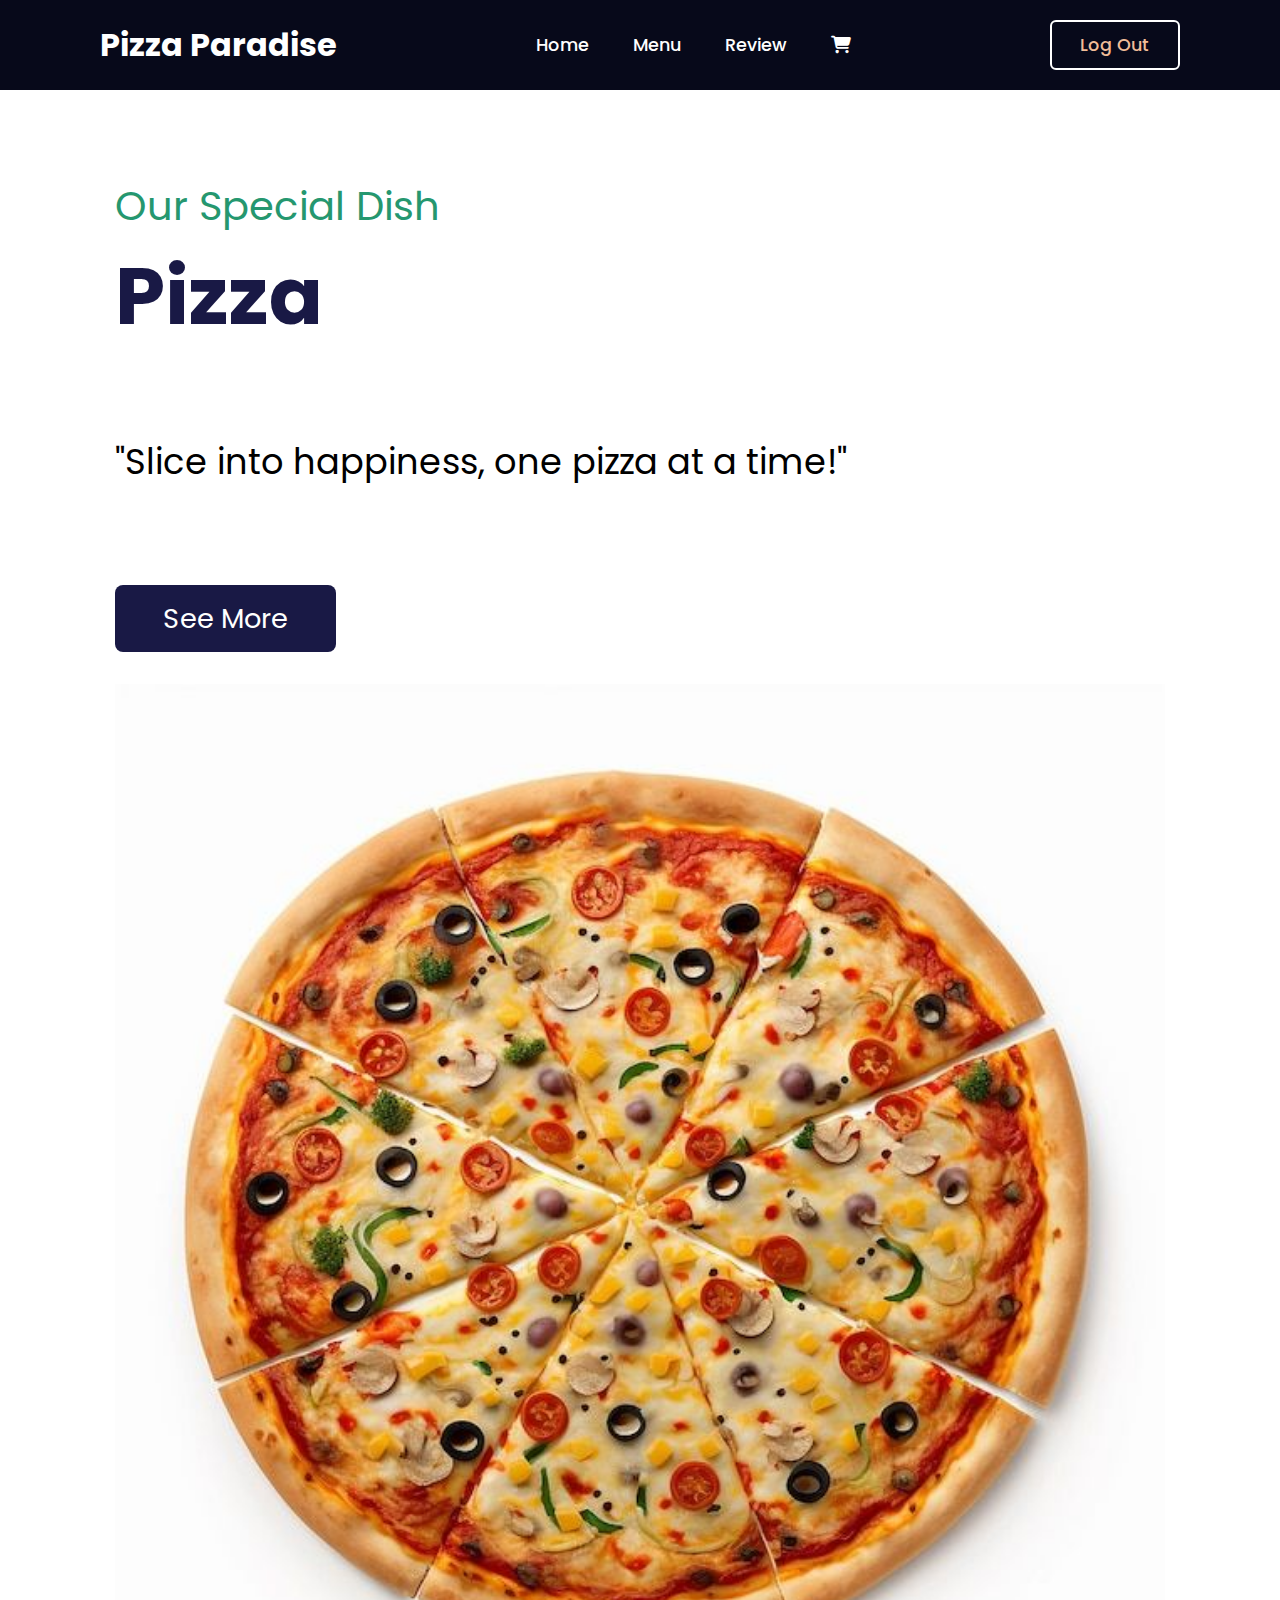
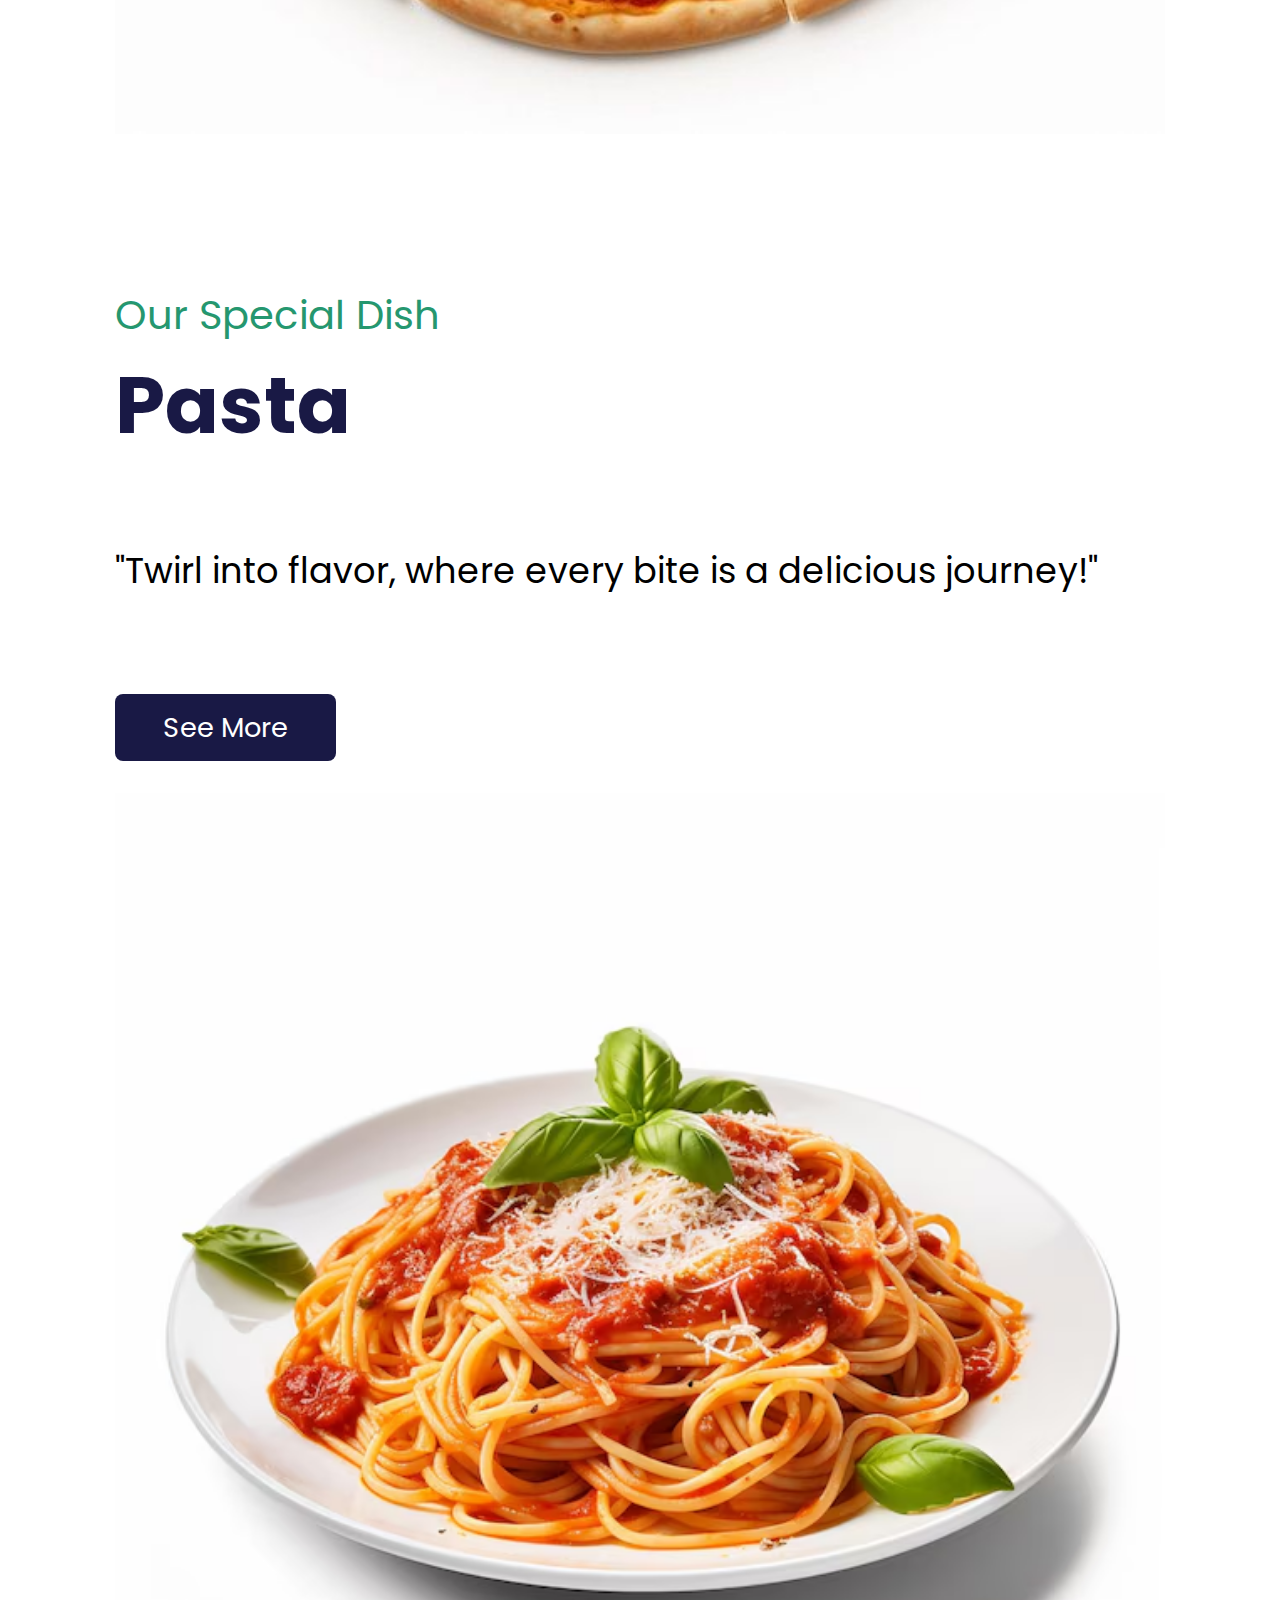
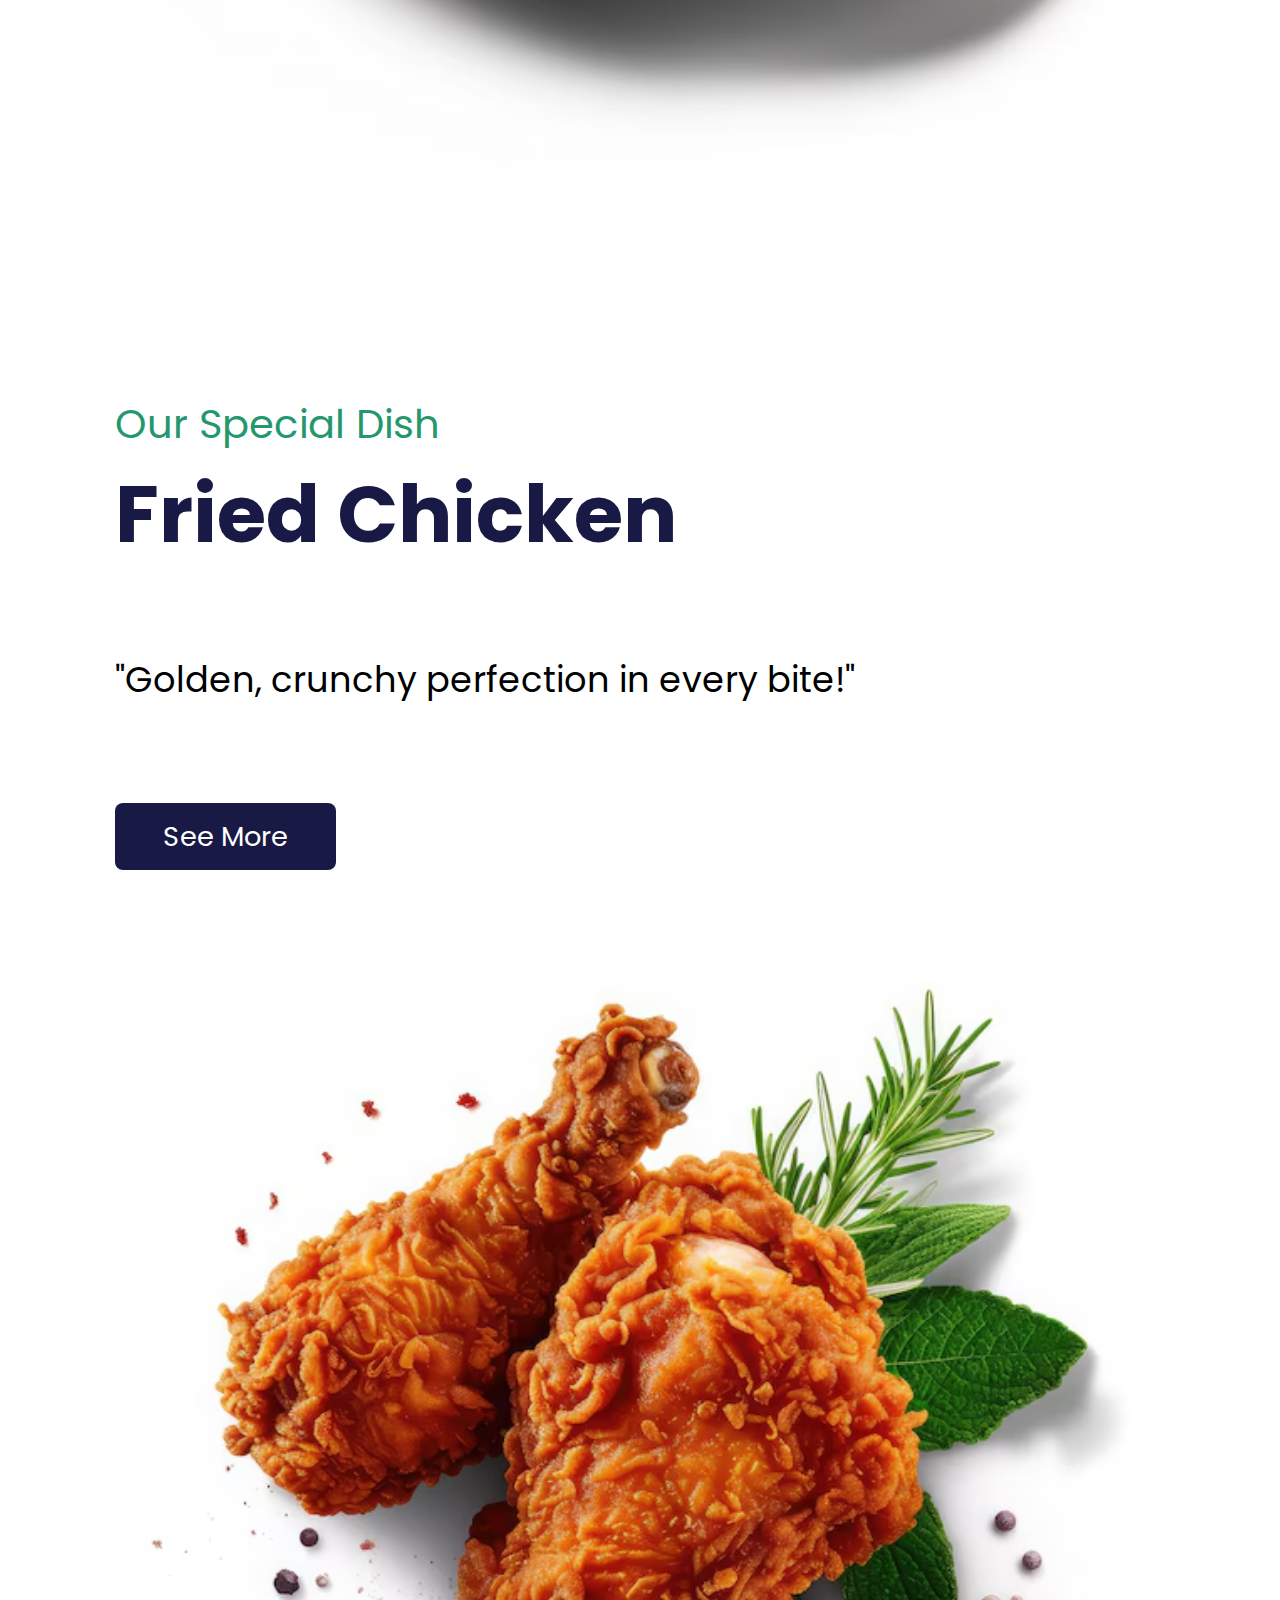
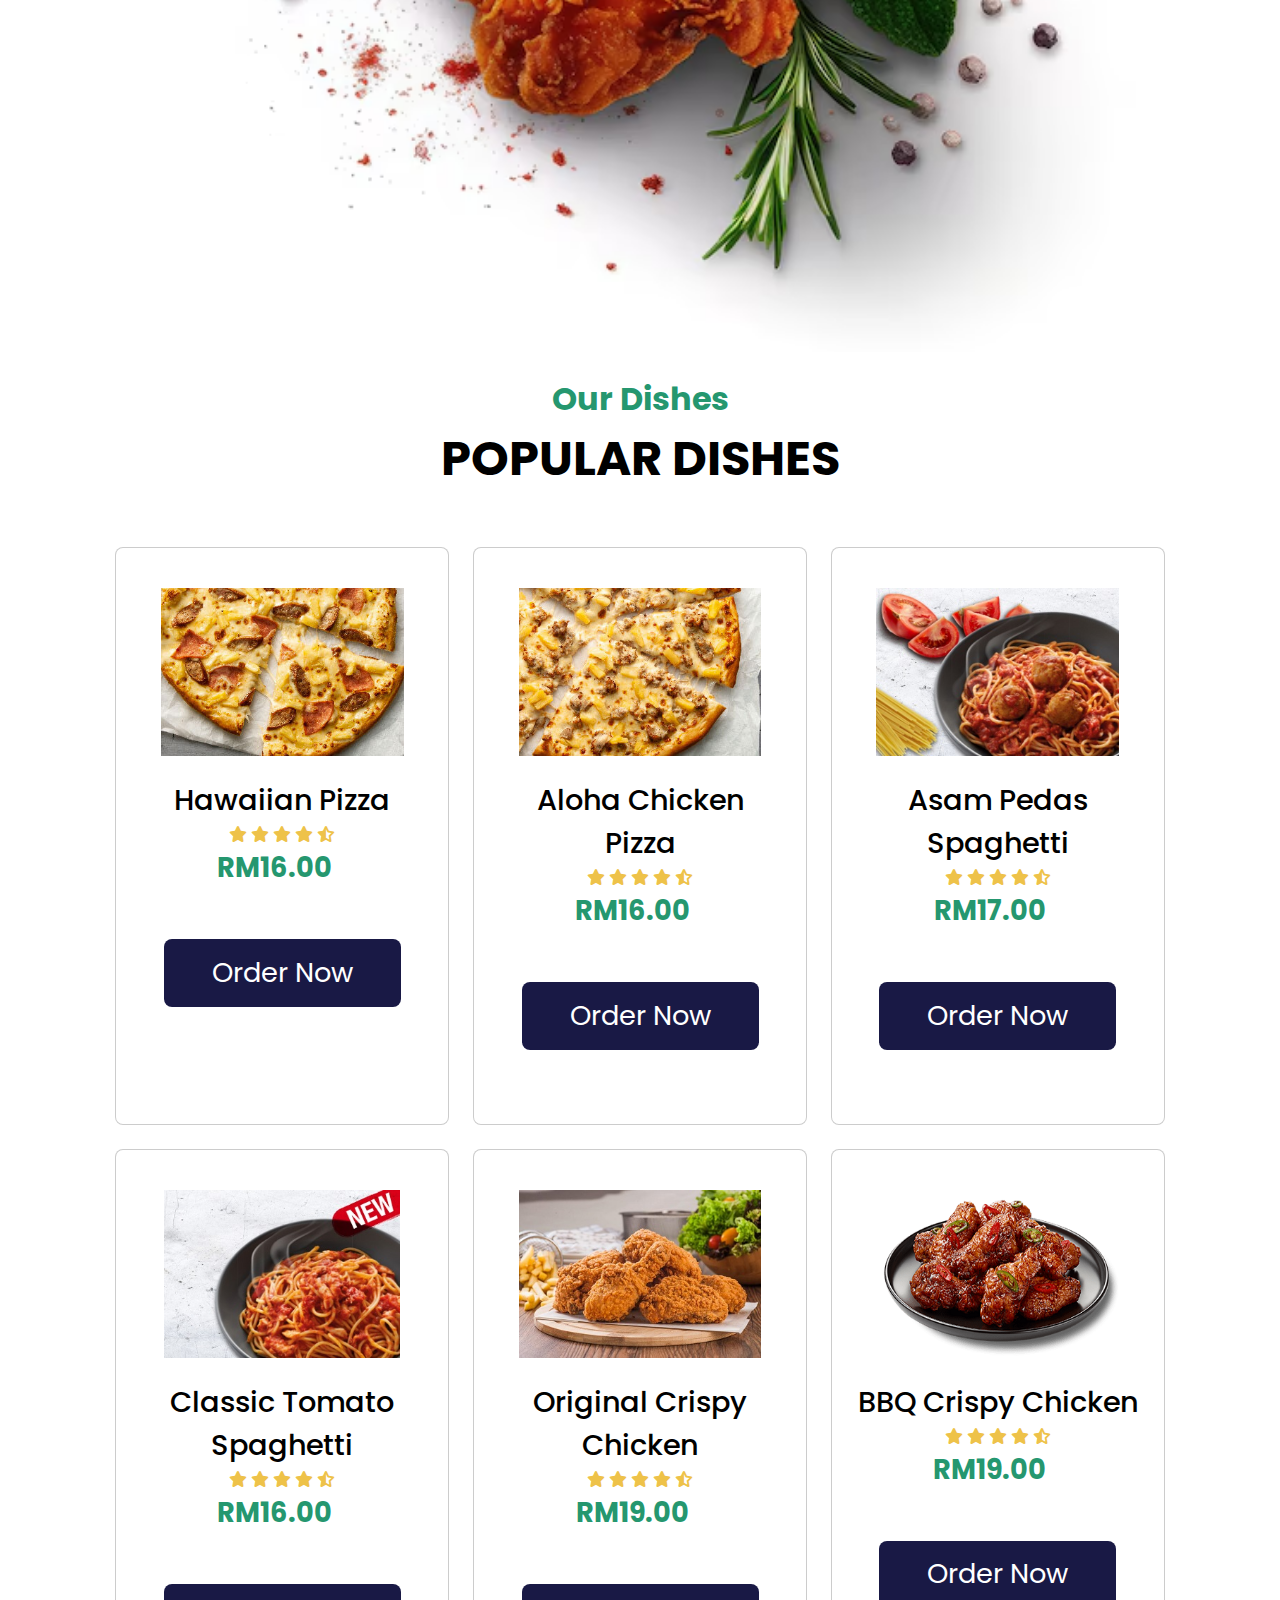
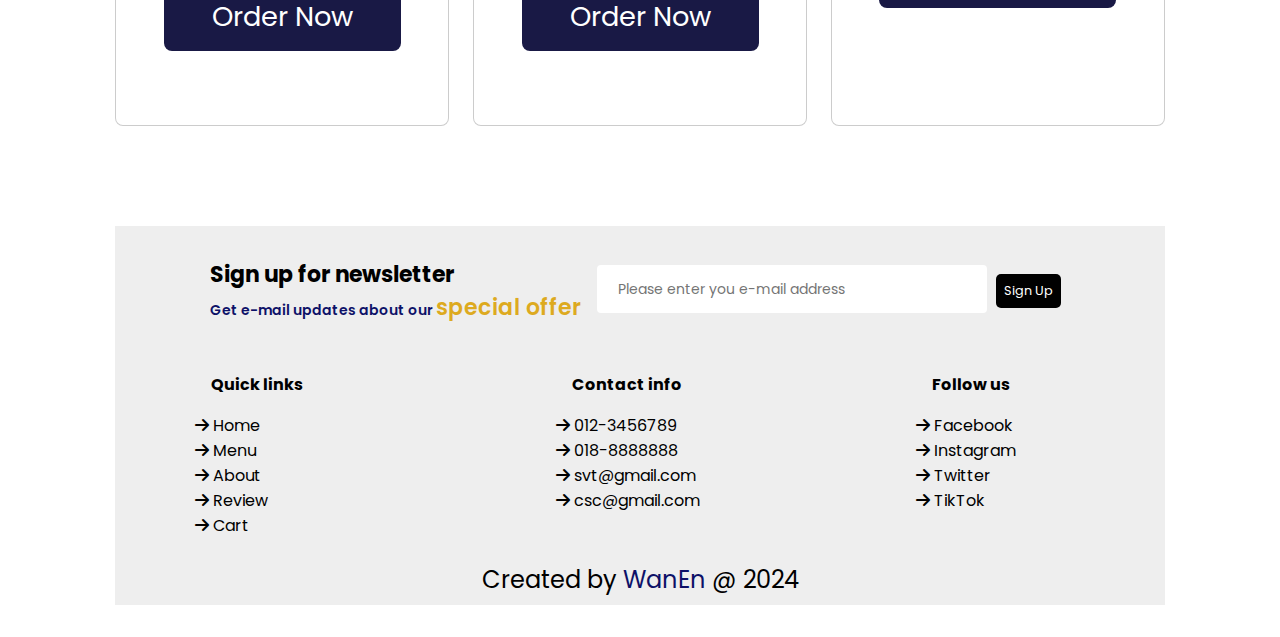
==== index.html @ 6fd1651d "Add files via upload" ====
<!DOCTYPE html>
<html lang="en">
    
<head>
    <meta charset="UTF-8">
    <meta http-equiv="X-UA-Compatible"content="IE=edge">
    <meta name="viewport" content="width=device-width, initial-scale=1.0">
    <title>Login</title>
    <link rel="stylesheet" href="https://cdnjs.cloudflare.com/ajax/libs/font-awesome/6.6.0/css/all.min.css">
    <link rel="stylesheet" href="style.css">
</head>

<body>
 <header> 
    <h2 class="logo">Pizza Paradise</h2>
    <nav class="navigation">
        <a href="index.html">Home</a>
        <a href="menu.html">Menu</a>
        <a href="review.html">Review</a>
        <a href="cart.html"><i class="fa-solid fa-cart-shopping"></i></a>    
    </nav>
    <form action="login.html">
        <button class="btnlogout-popup">Log Out</button>  
    </form>
 </header>

 <section class="home" id="home">
    <div class="swiper">

        <div class="swiper-wrapper">

            <div class="swiper-slide">
                <div class="content">
                    <span>Our Special Dish</span>
                    <h3>Pizza</h3>
                    <p>"Slice into happiness, one pizza at a time!"</p>
                    <a href="menu.html" class="btn">See More</a>
                </div>
                <div class="image">
                    <img src="pizza1.png" alt="">
                </div>
            </div>

            <div class="swiper-slide">
                <div class="content">
                    <span>Our Special Dish</span>
                    <h3>Pasta</h3>
                    <p>"Twirl into flavor, where every bite is a delicious journey!"</p>
                    <a href="menu.html" class="btn">See More</a>
                </div>
                <div class="image">
                    <img src="pasta1.png" alt="">
                </div>
            </div>

            <div class="swiper-slide">
                <div class="content">
                    <span>Our Special Dish</span>
                    <h3>Fried Chicken</h3>
                    <p>"Golden, crunchy perfection in every bite!"</p>
                    <a href="menu.html" class="btn">See More</a>
                </div>
                <div class="image">
                    <img src="friedchicken1.png" alt="">
                </div>
            </div>
        </div>
    </div>


<section class="dishes" id="dishes">
    
    <h3 class="sub-heading">Our Dishes</h3>
    <h1 class="heading">Popular Dishes</h1>

    <div class="box-container">

        <div class="box">
            <img src="pizza2.png" alt="">
            <h3>Hawaiian Pizza</h3>        
            <div class="stars">
                <i class="fa-solid fa-star"></i>
                <i class="fa-solid fa-star"></i>
                <i class="fa-solid fa-star"></i>
                <i class="fa-solid fa-star"></i>
                <i class="fa-solid fa-star-half-stroke"></i>
            </div>   
            <span>RM16.00</span>
            <a href="cart.html" class="btn">Order Now</a>   
        </div>

        <div class="box">
            <img src="pizza3.png" alt="">
            <h3>Aloha Chicken Pizza</h3>        
            <div class="stars">
                <i class="fa-solid fa-star"></i>
                <i class="fa-solid fa-star"></i>
                <i class="fa-solid fa-star"></i>
                <i class="fa-solid fa-star"></i>
                <i class="fa-solid fa-star-half-stroke"></i>
            </div>   
            <span>RM16.00</span>
            <a href="cart.html" class="btn">Order Now</a>   
        </div>

        <div class="box">
            <img src="pasta2.png" alt="">
            <h3>Asam Pedas Spaghetti </h3>        
            <div class="stars">
                <i class="fa-solid fa-star"></i>
                <i class="fa-solid fa-star"></i>
                <i class="fa-solid fa-star"></i>
                <i class="fa-solid fa-star"></i>
                <i class="fa-solid fa-star-half-stroke"></i>
            </div>   
            <span>RM17.00</span>
            <a href="cart.html" class="btn">Order Now</a>   
        </div>

        <div class="box">
            <img src="pasta4.png" alt="">
            <h3>Classic Tomato Spaghetti</h3>        
            <div class="stars">
                <i class="fa-solid fa-star"></i>
                <i class="fa-solid fa-star"></i>
                <i class="fa-solid fa-star"></i>
                <i class="fa-solid fa-star"></i>
                <i class="fa-solid fa-star-half-stroke"></i>
            </div>   
            <span>RM16.00</span>
            <a href="cart.html" class="btn">Order Now</a>   
        </div>

        <div class="box">
            <img src="friedchicken2.png" alt="">
            <h3>Original Crispy Chicken</h3>        
            <div class="stars">
                <i class="fa-solid fa-star"></i>
                <i class="fa-solid fa-star"></i>
                <i class="fa-solid fa-star"></i>
                <i class="fa-solid fa-star"></i>
                <i class="fa-solid fa-star-half-stroke"></i>
            </div>   
            <span>RM19.00</span>
            <a href="cart.html" class="btn">Order Now</a>   
        </div>

        <div class="box">
            <img src="friedchicken3.png" alt="">
            <h3>BBQ Crispy Chicken</h3>        
            <div class="stars">
                <i class="fa-solid fa-star"></i>
                <i class="fa-solid fa-star"></i>
                <i class="fa-solid fa-star"></i>
                <i class="fa-solid fa-star"></i>
                <i class="fa-solid fa-star-half-stroke"></i>
            </div>   
            <span>RM19.00</span>
            <a href="cart.html" class="btn">Order Now</a>   
        </div>
    </div>
</section>


<section class="newsletter">
    <div class="newstext">
        <h4>Sign up for newsletter</h4>
        <p>Get e-mail updates about our <span>special offer</span></p>
    </div>

    <div class="form">
        <input type="text" placeholder="Please enter you e-mail address">
        <a href="index.html"><button>Sign Up</button></a>
    </div>

</section>


<div class="footer">

    <div class="box-container">

        <div class="box">
            <h3>Quick links</h3>
            <a href="index.html"><i class="fa-solid fa-arrow-right"></i> Home</a>
            <a href="menu.html"><i class="fa-solid fa-arrow-right"></i> Menu</a>
            <a href="about.html"><i class="fa-solid fa-arrow-right"></i> About</a>
            <a href="review.html"><i class="fa-solid fa-arrow-right"></i> Review</a>
            <a href="cart.html"><i class="fa-solid fa-arrow-right"></i> Cart</a>    
        </div>

        <div class="box">
            <h3>Contact info</h3>
            <a href="#"><i class="fa-solid fa-arrow-right"></i> 012-3456789</a>
            <a href="#"><i class="fa-solid fa-arrow-right"></i> 018-8888888</a>
            <a href="#"><i class="fa-solid fa-arrow-right"></i> svt@gmail.com</a>
            <a href="#"><i class="fa-solid fa-arrow-right"></i> csc@gmail.com</a>
        </div>

        <div class="box">
            <h3>Follow us</h3>
            <a href="#"><i class="fa-solid fa-arrow-right"></i> Facebook</a>
            <a href="#"><i class="fa-solid fa-arrow-right"></i> Instagram</a>
            <a href="#"><i class="fa-solid fa-arrow-right"></i> Twitter</a>
            <a href="#"><i class="fa-solid fa-arrow-right"></i> TikTok</a>
        </div>
    </div>
    
    <div class="credit">Created by <span>WanEn</span> @ 2024</div>

</div>   


<script src="script.js"></script>

</body>
</html>
---- style.css ----
@import url('https://fonts.googleapis.com/css2?family=Poppins:wght@100;300;400;500;600&display=swap');

* {
    margin: 0;
    padding: 0;
    box-sizing: border-box;
    font-family: 'Poppins', sans-serif;
}

body {
    display: flex;
    justify-content: center;
    align-items: center;
    min-height: 100vh;
    background-size: cover;
    background-position: center;
}



.sub-heading {
    text-align: center;
    color: rgb(37, 151, 111);
    font-size: 2rem;
    padding-top: 1rem;
}

.heading {
    text-align: center;
    color: var(--black);
    font-size: 3rem;
    padding-bottom: 2rem;
    text-transform: uppercase;
}
  
.btn {
    margin-top: 1rem;
    display: inline-block;
    font-size: 1.7rem;
    text-decoration: none;
    color: white;
    background: rgb(25, 25, 69);
    border-radius: .5rem;
    cursor: pointer;
    padding:.8rem 3rem;
}
  
.btn:hover {
    background:rgb(37, 151, 111);
    letter-spacing: .1rem;
}

header {
    position: fixed;
    top: 0;
    left: 0;
    width: 100%;
    padding: 20px 100px;
    display: flex;
    background-color: rgb(7, 9, 26);
    backdrop-filter: blur(100px);
    justify-content: space-between;
    align-items: center;
    z-index: 99;
}

.logo {
    font-size: 2em;
    color: white;
    user-select: none;
}

.navigation a {
    position: relative;
    font-size: 1.1em;
    color: white;
    text-decoration: none;
    font-weight: 500;
    margin-left: 40px;
}

.navigation a::after {
    content: '';
    position: absolute;
    left: 0;
    bottom: -6px;
    width: 100%;
    height: 3px;
    background: white;
    border-radius: 5px;
    transform-origin: right;
    transform: scaleX(0);
    transition: transform .5s;
}

.navigation a:hover::after {
    transform-origin: left;
    transform: scaleX(1);
}

.btnlogout-popup{
    width: 130px;
    height: 50px;
    background: transparent;
    border: 2px solid #fff;
    outline: none;
    border-radius: 6px;
    cursor: pointer;
    font-size: 1.1rem;
    color: rgb(241, 189, 152);
    font-weight: 500;
    margin-left: 40px;
}

.btnlogout-popup:hover{
    background: #fff;
    color: black;
}

.home{
    padding: 2rem 9%;
}

.home .swiper .swiper-slide{
    display: flex;
    align-items: center;
    flex-wrap: wrap;
    gap: 2rem;
    padding-top: 9rem;
}

.home .swiper .swiper-slide .content{
    flex: 1 1 35rem;
}

.home .swiper .swiper-slide .image{
    flex: 1 1 35rem;
}

.home .swiper .swiper-slide .image img{
    width: 100%;
}

.home .swiper .swiper-slide span{
    color:rgb(37, 151, 111);
    font-size: 2.5rem;
}

.home .swiper .swiper-slide .content h3{
    color: rgb(25, 25, 69);
    font-size: 5rem;
}

.home .swiper .swiper-slide .content p{
    color: black;
    font-size: 2.2rem;
    padding: 5rem 0;
    line-height: 1.5;
}

.dishes .box-container{
    display: grid;
    grid-template-columns: repeat(auto-fit, minmax(20rem, 1fr));
    gap: 1.5rem;
    margin: 20px 0 100px;
}

.dishes .box-container .box{
    padding: 1.5rem;
    background: rgb(255, 255, 255);
    border-radius: .5rem;
    border: .1rem solid rgba(0, 0, 0, .2);
    box-shadow: grey;
    position: relative;
    overflow: hidden;
    text-align: center;
    align-items: center;
}

.dishes .box-container .box img {
    height: 12.5rem;
    padding:  1rem; 
}

.dishes .box-container .box h3 {
    color: var(--black);
    font-size: 1.8rem;
    font-weight: 500;
}

.dishes .box-container .box .stars i{
    font-size: 1rem;
    color: #eec249;
}

.dishes .box-container .box span {
    color: rgb(37, 151, 111);
    font-weight: bolder;
    margin-right: 1rem;
    font-size: 1.7rem;
}

.dishes .box-container .box .btn{
    margin: 50px 0;
}


.newsletter{
    padding: 2rem 9%;
    display: flex;
    justify-content: space-between;
    flex-wrap: wrap;
    align-items: center;
    background-position: 20% 30%;
    background-color: #eee;
}

.newsletter h4{
    font-size: 22px;
    font-weight: 700;
    color: black;
}

.newsletter p{
    font-size: 14px;
    font-weight: 600;
    color: #0d1168;
}

.newsletter p span{
    font-size: 22px;
    color: #ddaa1f;
}

.newsletter input{
    height: 3rem;
    padding: 0 1.25rem;
    font-size: 14px;
    width: 100%;
    border: 1px solid transparent;
    border-radius: 4px;
    outline: none;
}

.newsletter button{
    background-color: black;
    color: white;
    white-space: nowrap;
    padding: 8px;
    margin: 9px;
    border-radius: 5px;
    border: none;
    font-size: 0.8rem;
    cursor: pointer;
}

.newsletter .form{
    display: flex;
    width: 55%;
}

.footer {
    background-color: #eee;
}

.footer .box-container{
    display: grid;
    grid-template-columns: repeat(auto-fit, minmax(15rem, 1fr));
    gap: 2rem;
    background-color: #eee;
}

.footer .box-container .box h3{
    margin-left: 5rem;
    padding: 1rem;
    font-size: 1rem;
}

.footer .box-container .box a{
    margin-left: 5rem;
    display: block;
    padding: 5rem, 0;
    font-size: 1rem;
    text-decoration: none;
    color: black;
}

.footer .box-container .box a:hover {
    padding-left: 2rem;
    transition: .5s;
}

.footer .credit{
    text-align: center;
    border-top: .1rem solid rgba(0,0,0,.1,);
    font-size: 1.5rem;
    color: black;
    padding: .5rem;
    padding-top: 1.5rem;
}

.footer .credit span{
    color: #0d1168;
}




















/* media queries */
@media (max-width: 991px) {
    header {
        padding: 20px 50px;  
    }
    
    .logo {
        font-size: 1.5em;  
    }
    
    .navigation a {
        font-size: 1em;  
        margin-left: 30px;
    }
    
    .home .swiper .swiper-slide .content h3 {
        font-size: 4rem;  
    }
    
    .home .swiper .swiper-slide .content p {
        font-size: 1.8rem;  
    }
    
    .dishes .box-container {
        grid-template-columns: repeat(auto-fit, minmax(15rem, 1fr)); 
    }
    
    .footer .box-container {
        grid-template-columns: repeat(auto-fit, minmax(12rem, 1fr));  
    }
    .newsletter {
        padding: 2rem 5%;  
    }
    
    .newsletter .form {
        width: 100%; 
        flex-direction: column;
    }
    
    .newsletter input {
        width: 100%;  
    }
    
    .footer .box-container .box h3 {
        font-size: 0.9rem;  
    }
    
    .footer .box-container .box a {
        padding: 3rem 0;  
    }
}


@media (max-width: 768px) {
    header {
        padding: 20px 20px;  
    }
    
    .logo {
        font-size: 1.2em;  
    }
    
    .navigation a {
        font-size: 0.3em;  
        margin-left: 20px;
    }
    
    .home .swiper .swiper-slide .content h3 {
        font-size: 3.5rem;  
    }
    
    .home .swiper .swiper-slide .content p {
        font-size: 1.6rem;  
    }
    
    .dishes .box-container {
        grid-template-columns: repeat(auto-fit, minmax(14rem, 1fr));  
    }
    
    .footer .box-container {
        grid-template-columns: repeat(auto-fit, minmax(10rem, 1fr));  
    }
    
    .newsletter {
        padding: 2rem 3%;  
    }
    
    .newsletter .form {
        width: 100%;  
    }
    
    .newsletter input {
        width: 100%;  
    }
    
    .footer .box-container .box h3 {
        font-size: 0.8rem;  
    }
    
    .footer .box-container .box a {
        padding: 3rem 0;  
    }
}


@media (max-width: 450px) {
    header {
        padding: 15px 10px;  
    }
    
    .logo {
        font-size: 1.1em;  
    }
    
    .navigation a {
        font-size: 0.8em;  
        margin-left: 15px;
    }
    
    .home .swiper .swiper-slide .content h3 {
        font-size: 3rem;  
    }
    
    .home .swiper .swiper-slide .content p {
        font-size: 1.4rem;  
    }
    
    .dishes .box-container {
        grid-template-columns: repeat(auto-fit, minmax(12rem, 1fr));  
    }
    
    .footer .box-container {
        grid-template-columns: repeat(auto-fit, minmax(8rem, 1fr));  
    }
    
    .newsletter {
        padding: 1.5rem 2%;  
    }
    
    .newsletter .form {
        flex-direction: column;  
    }
    
    .newsletter input {
        width: 100%;  
    }
    
    .footer .box-container .box h3 {
        font-size: 0.7rem;  
    }
    
    .footer .box-container .box a {
        padding: 2rem 0;  
    }
}
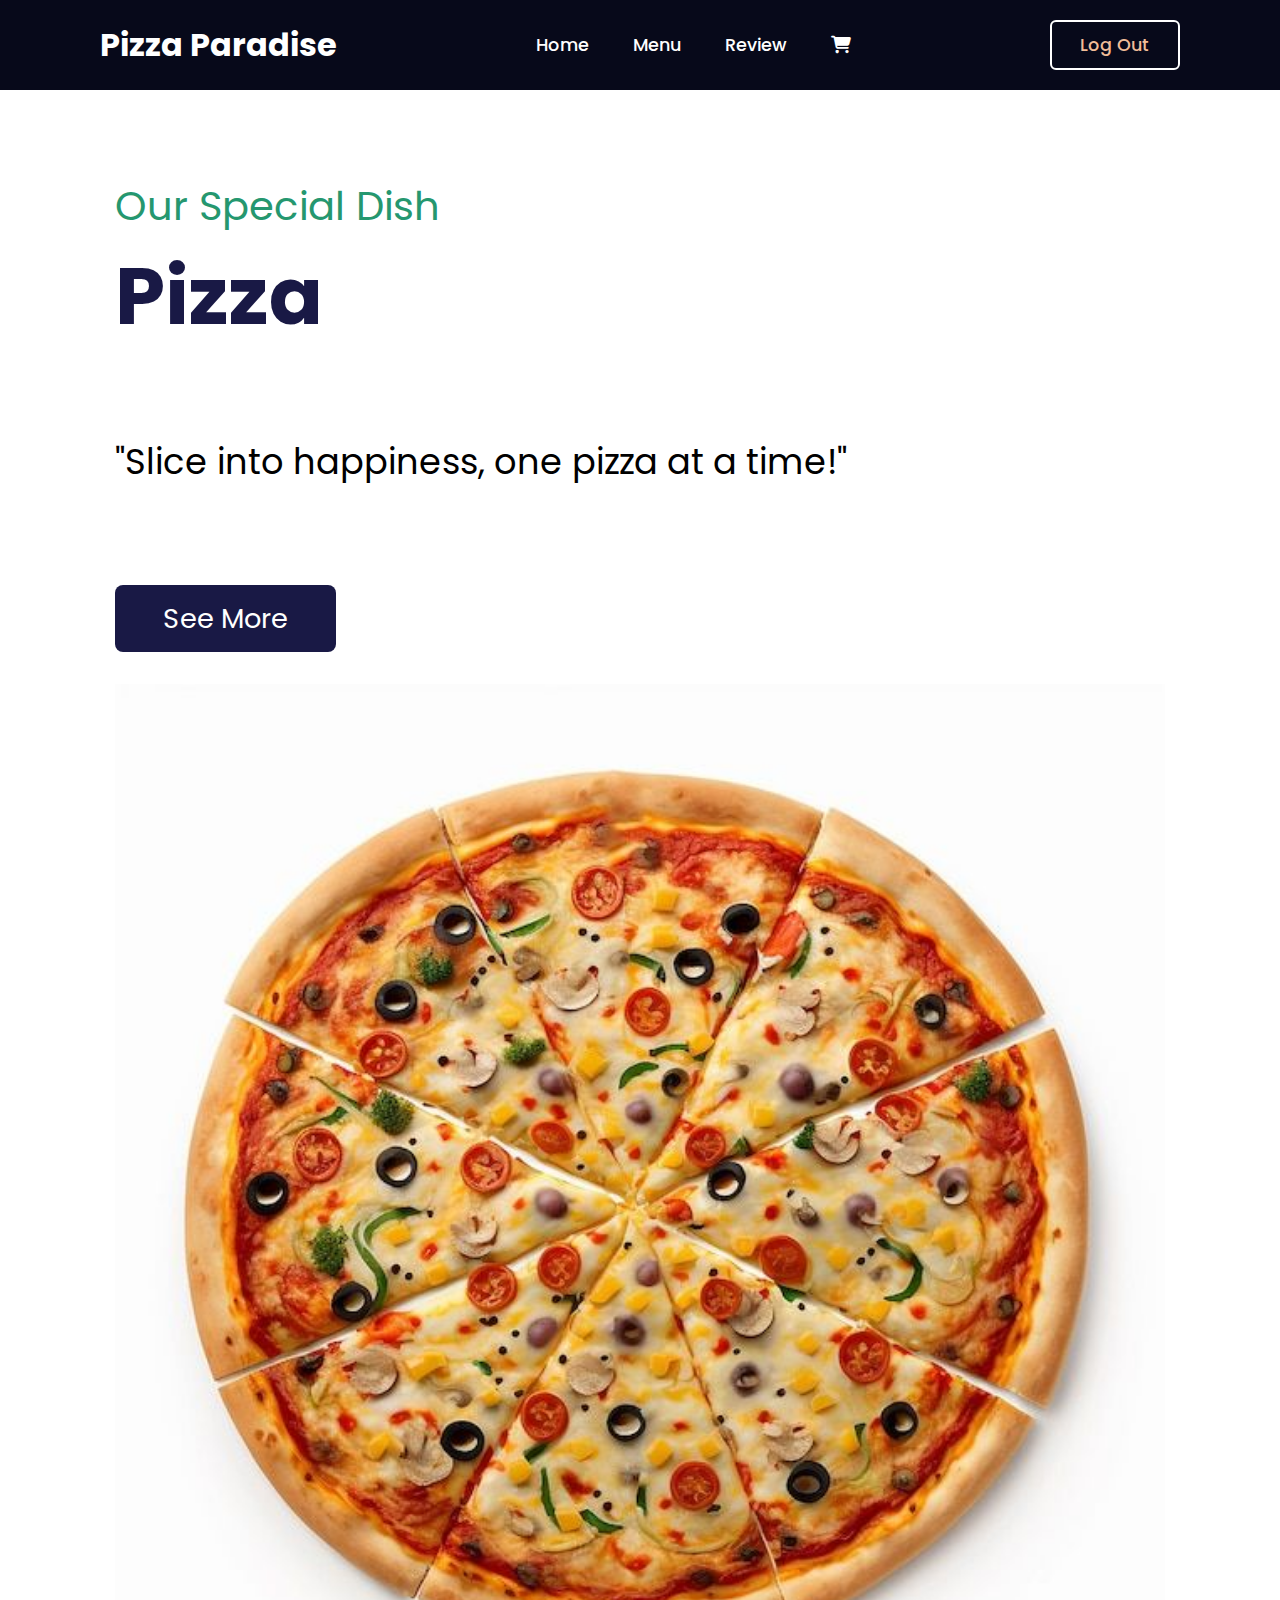
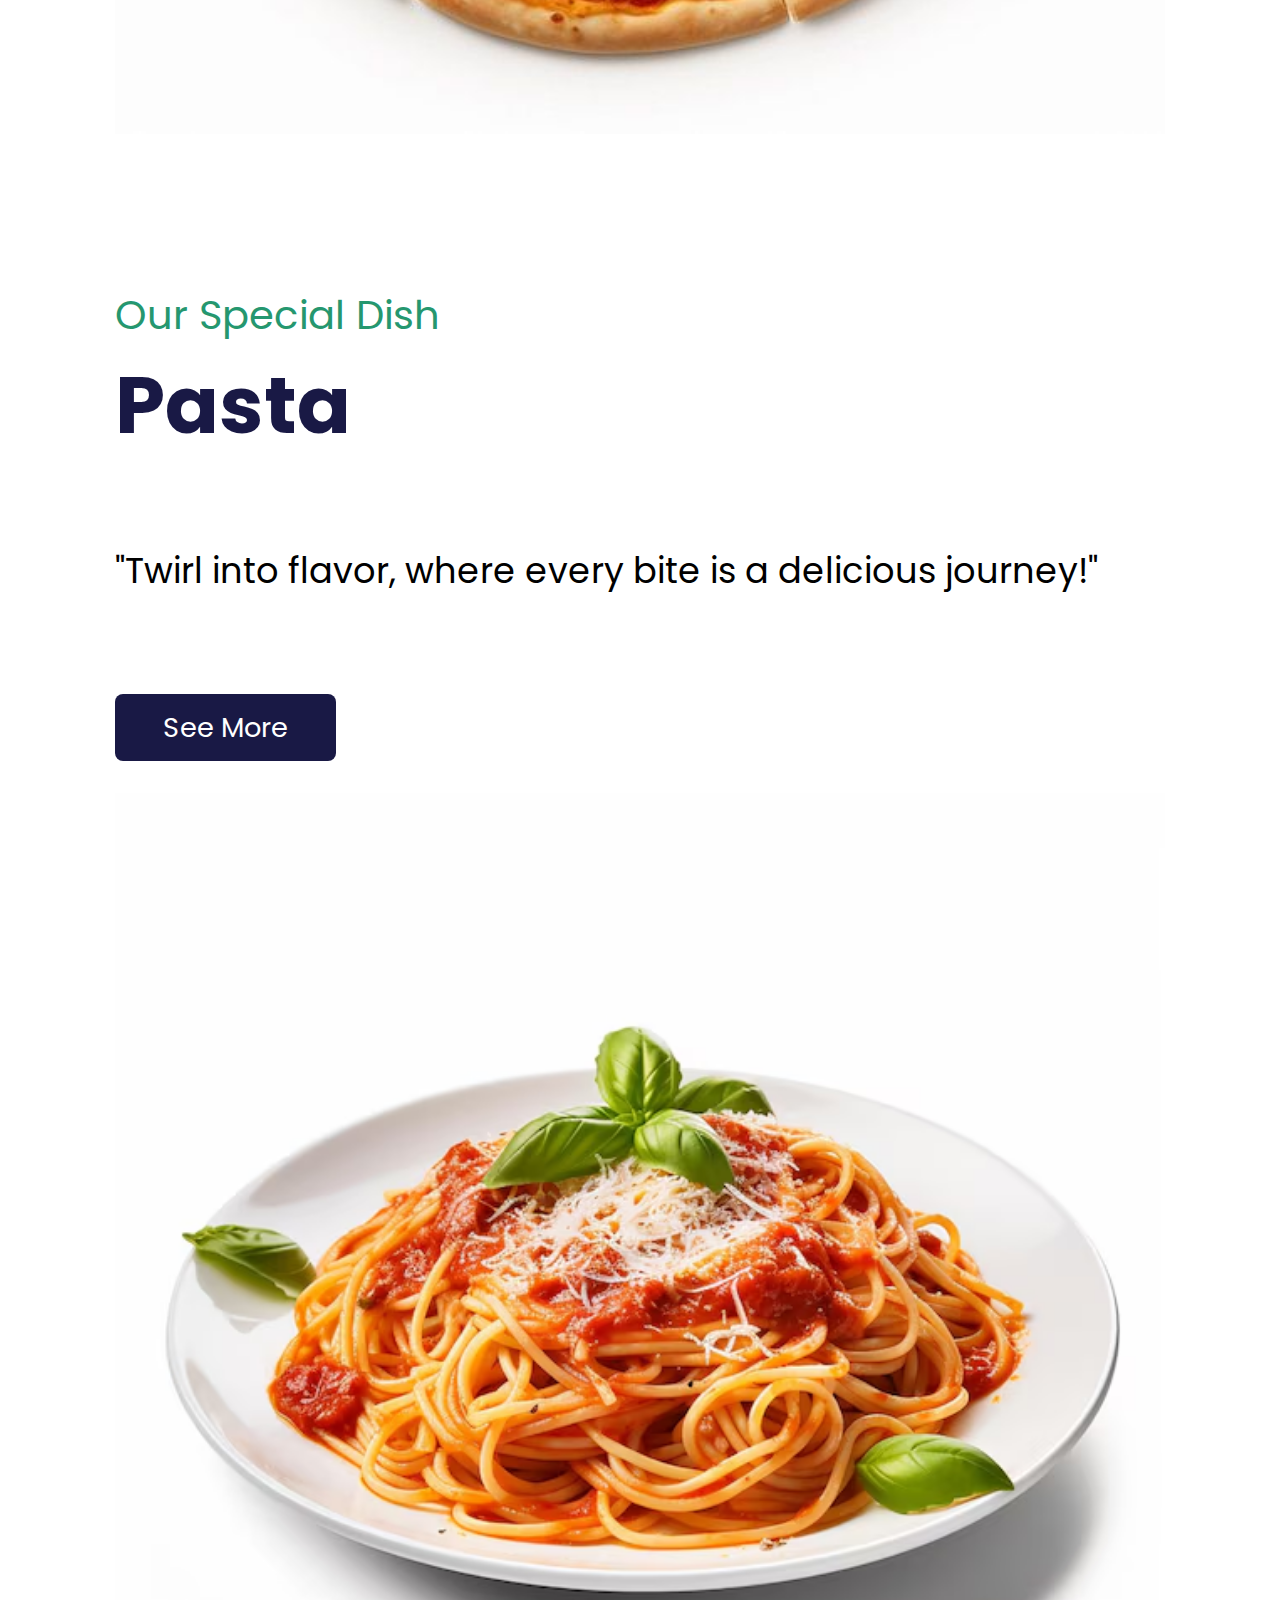
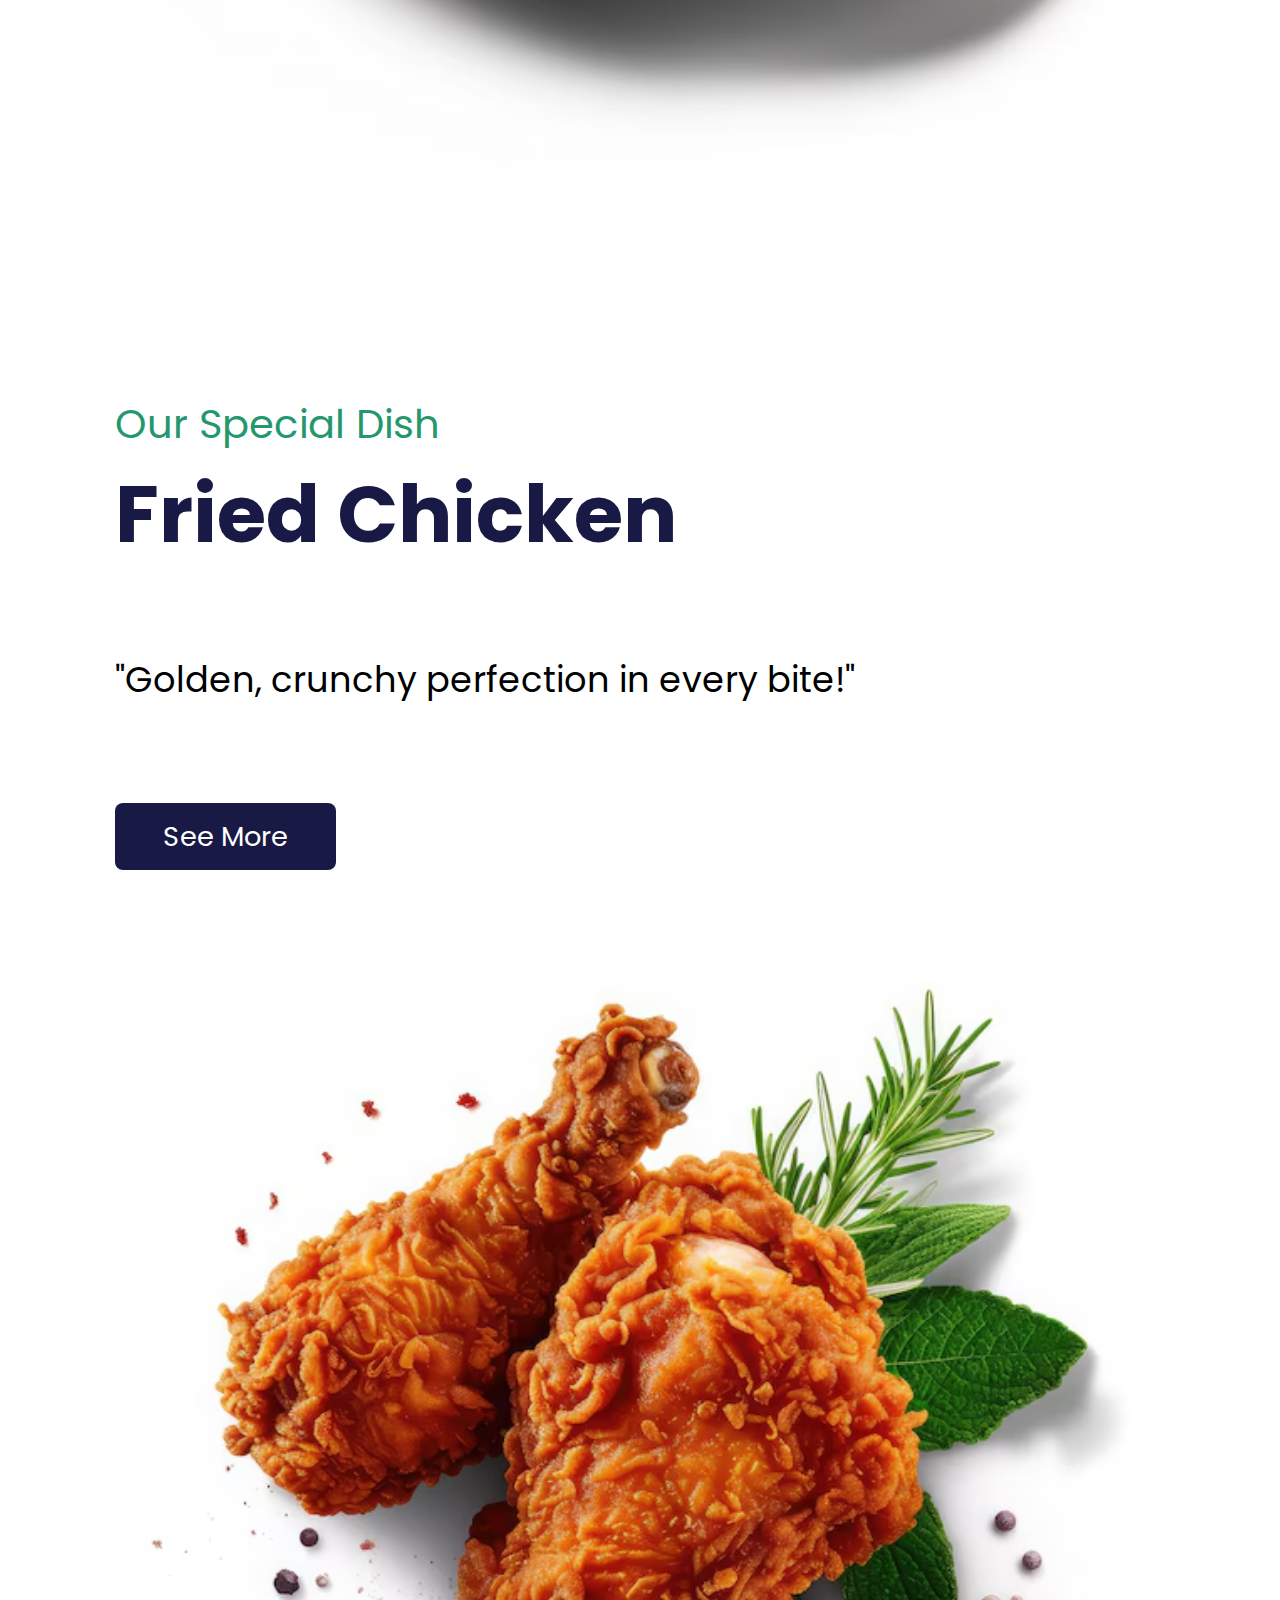
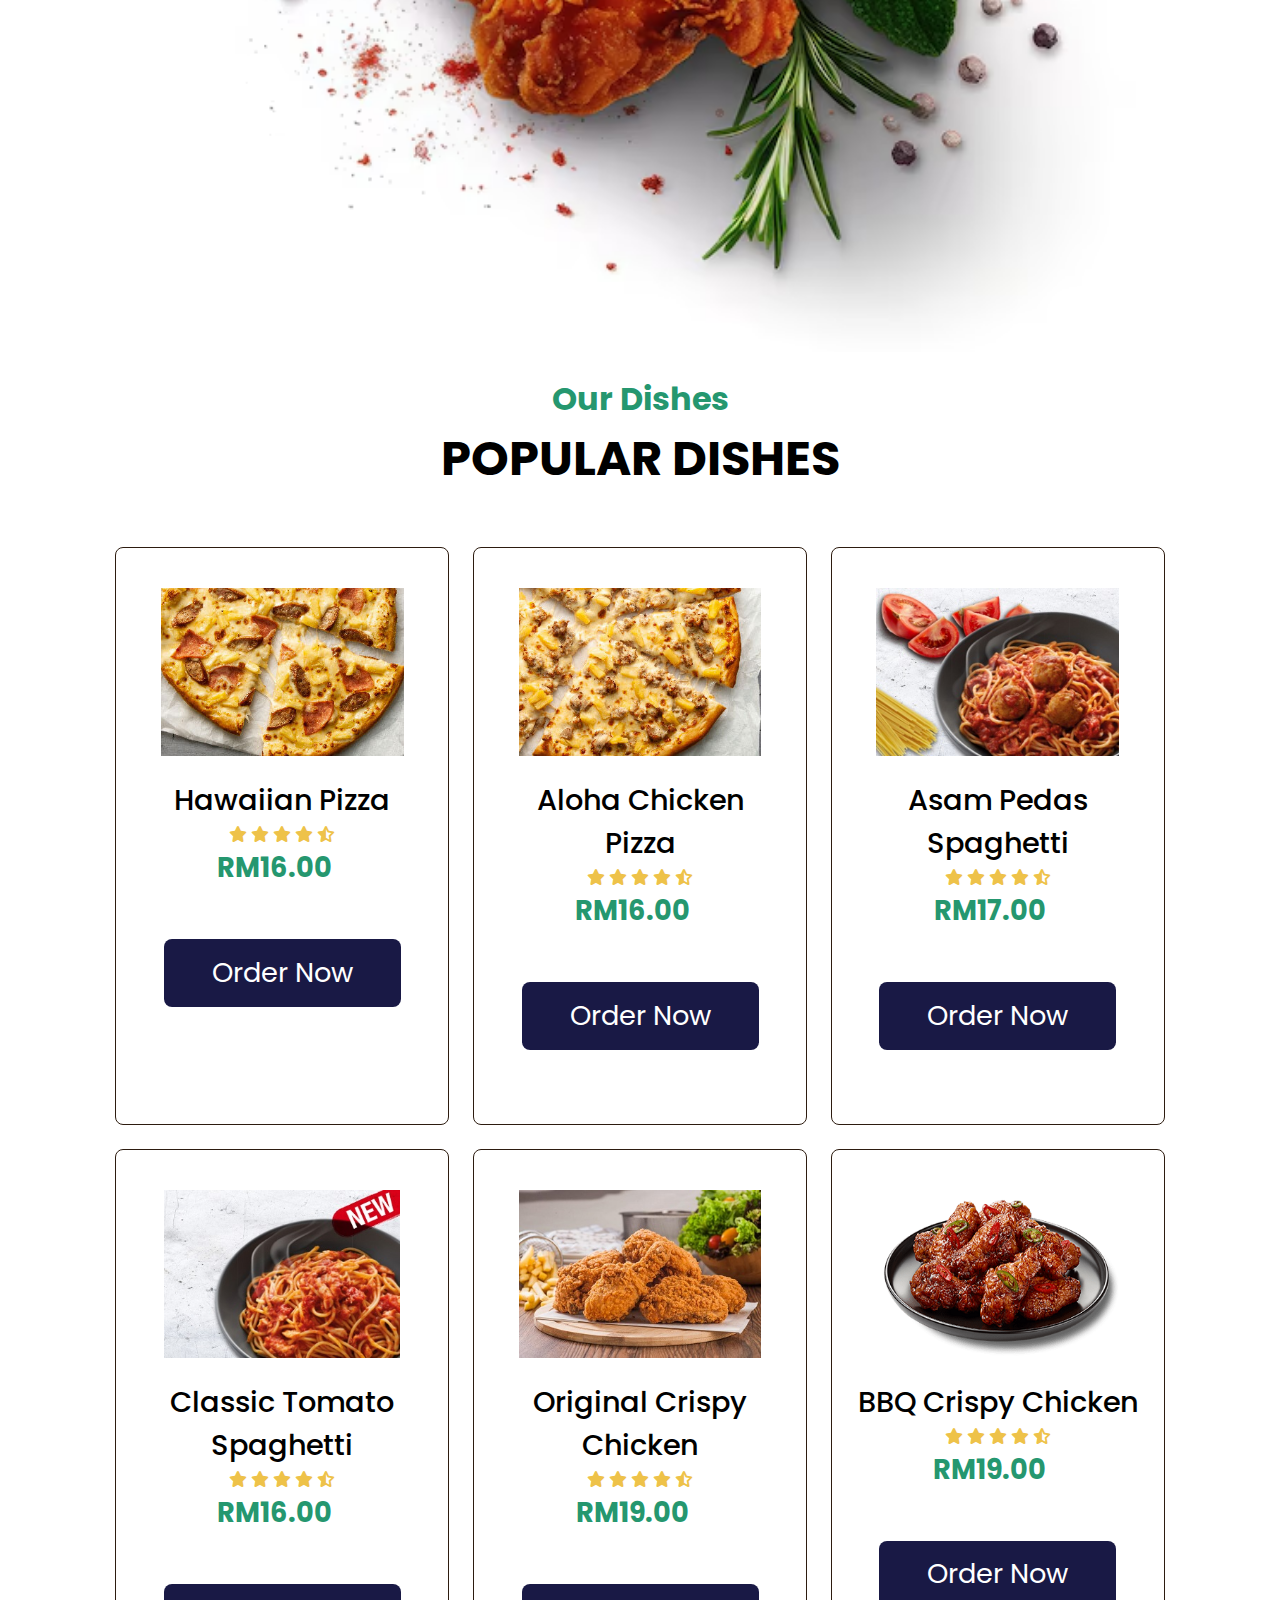
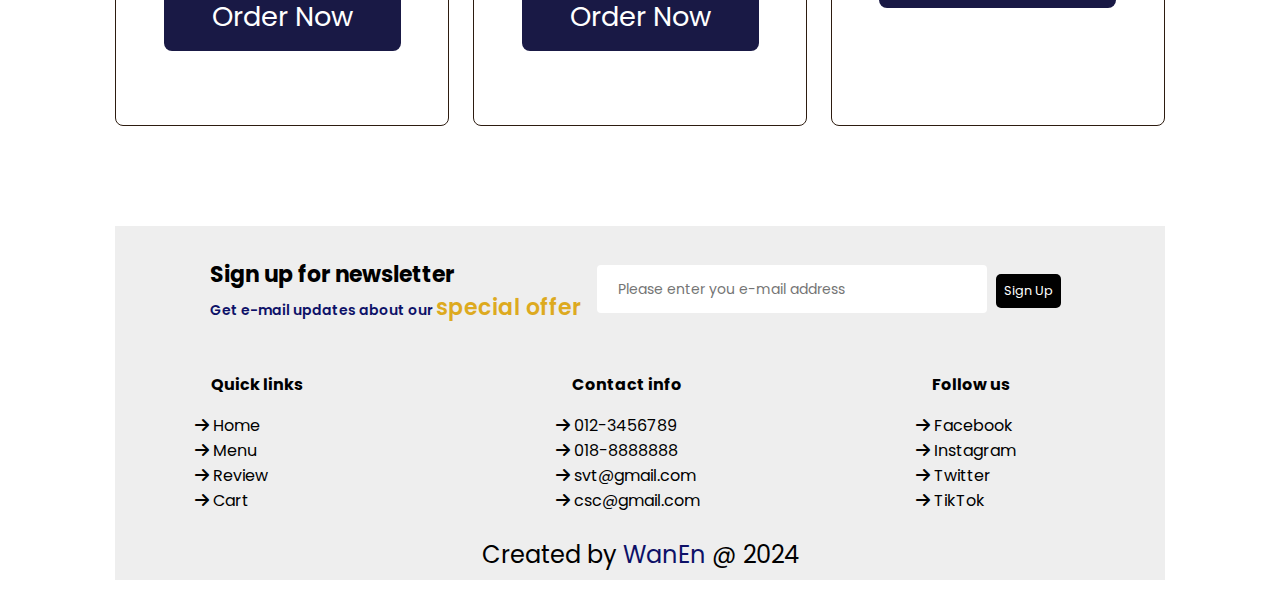
==== commit 27772a03: "Add files via upload" ====
--- a/index.html
+++ b/index.html
@@ -5,7 +5,7 @@
     <meta charset="UTF-8">
     <meta http-equiv="X-UA-Compatible"content="IE=edge">
     <meta name="viewport" content="width=device-width, initial-scale=1.0">
-    <title>Login</title>
+    <title>Pizza Paradise</title>
     <link rel="stylesheet" href="https://cdnjs.cloudflare.com/ajax/libs/font-awesome/6.6.0/css/all.min.css">
     <link rel="stylesheet" href="style.css">
 </head>
@@ -17,11 +17,12 @@
         <a href="index.html">Home</a>
         <a href="menu.html">Menu</a>
         <a href="review.html">Review</a>
-        <a href="cart.html"><i class="fa-solid fa-cart-shopping"></i></a>    
+        <a href="cart.html"><i class="fa-solid fa-cart-shopping"></i></a>            
     </nav>
     <form action="login.html">
         <button class="btnlogout-popup">Log Out</button>  
     </form>
+
  </header>
 
  <section class="home" id="home">
@@ -184,7 +185,6 @@
             <h3>Quick links</h3>
             <a href="index.html"><i class="fa-solid fa-arrow-right"></i> Home</a>
             <a href="menu.html"><i class="fa-solid fa-arrow-right"></i> Menu</a>
-            <a href="about.html"><i class="fa-solid fa-arrow-right"></i> About</a>
             <a href="review.html"><i class="fa-solid fa-arrow-right"></i> Review</a>
             <a href="cart.html"><i class="fa-solid fa-arrow-right"></i> Cart</a>    
         </div>
--- a/style.css
+++ b/style.css
@@ -167,9 +167,9 @@
 
 .dishes .box-container .box{
     padding: 1.5rem;
-    background: rgb(255, 255, 255);
+    background: white;
     border-radius: .5rem;
-    border: .1rem solid rgba(0, 0, 0, .2);
+    border: .1rem solid rgb(45, 28, 16);
     box-shadow: grey;
     position: relative;
     overflow: hidden;
@@ -308,20 +308,6 @@
 
 
 
-
-
-
-
-
-
-
-
-
-
-
-
-
-
 /* media queries */
 @media (max-width: 991px) {
     header {
